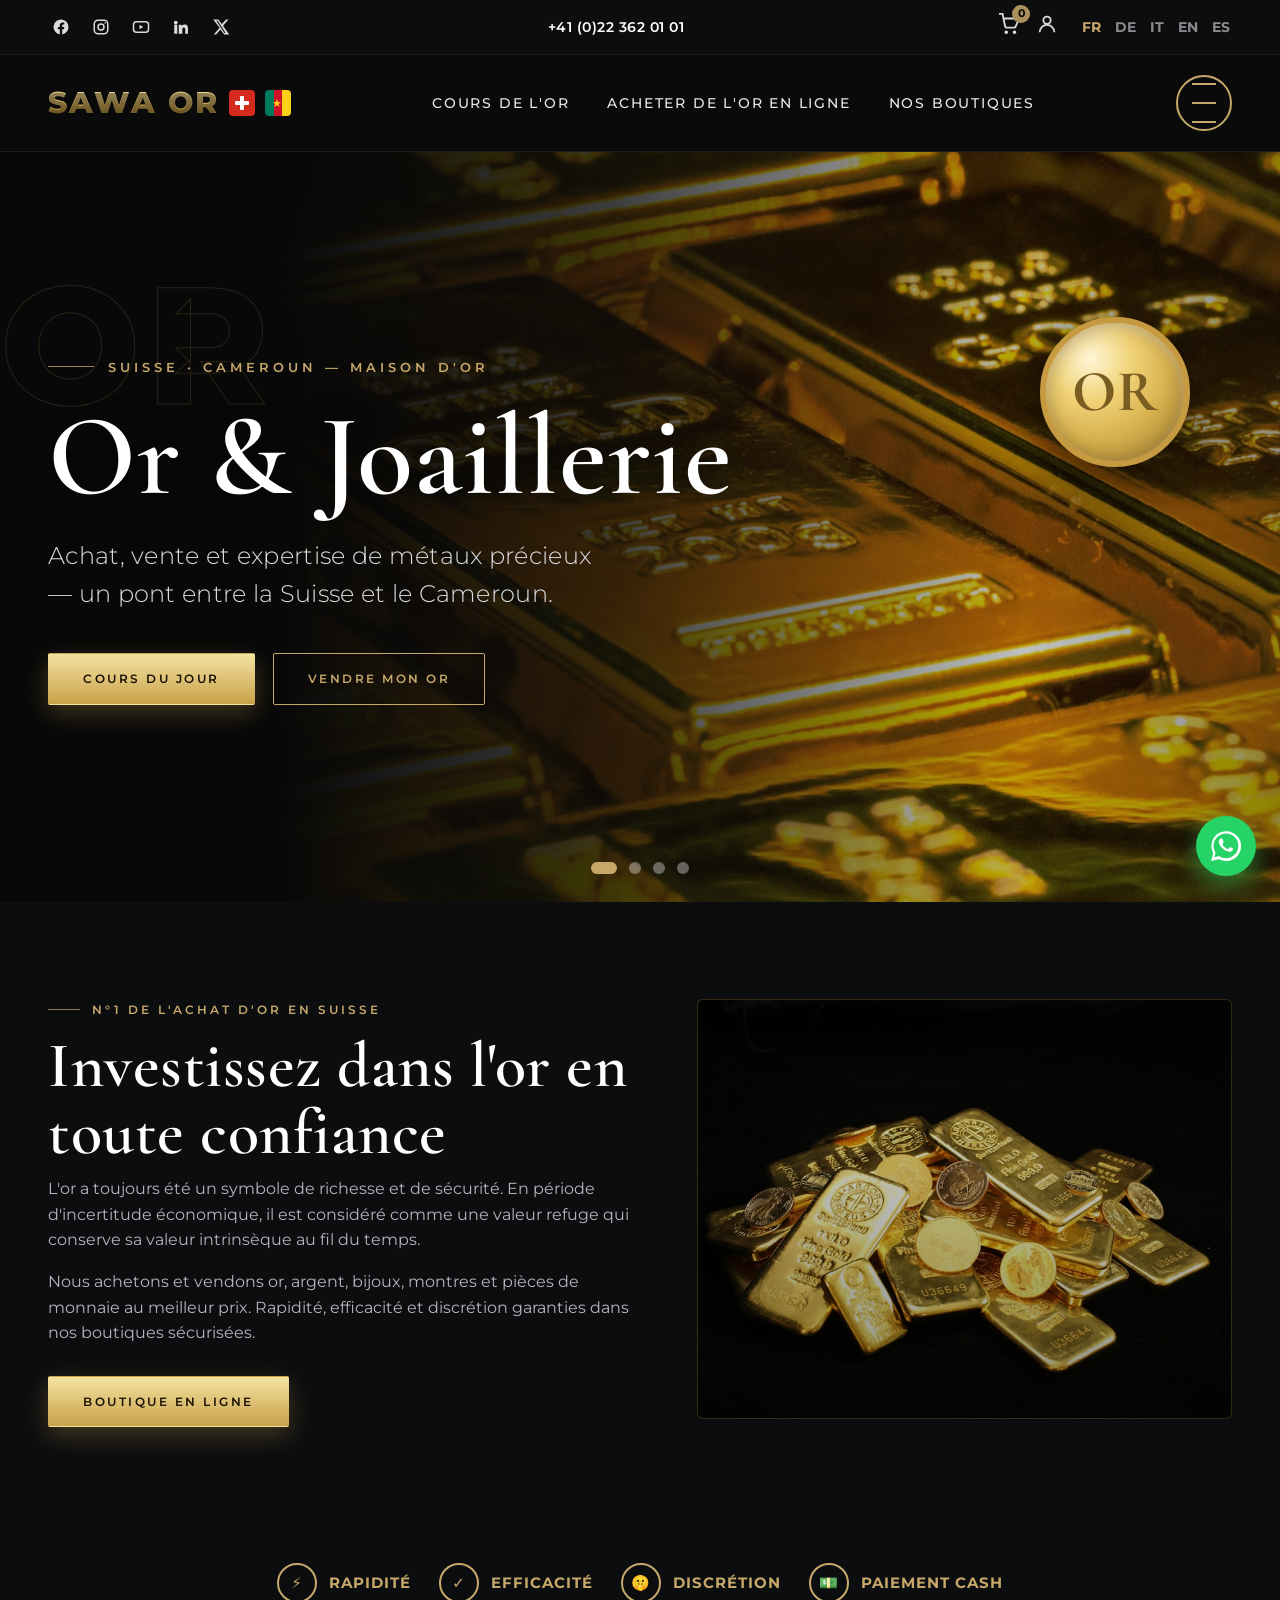
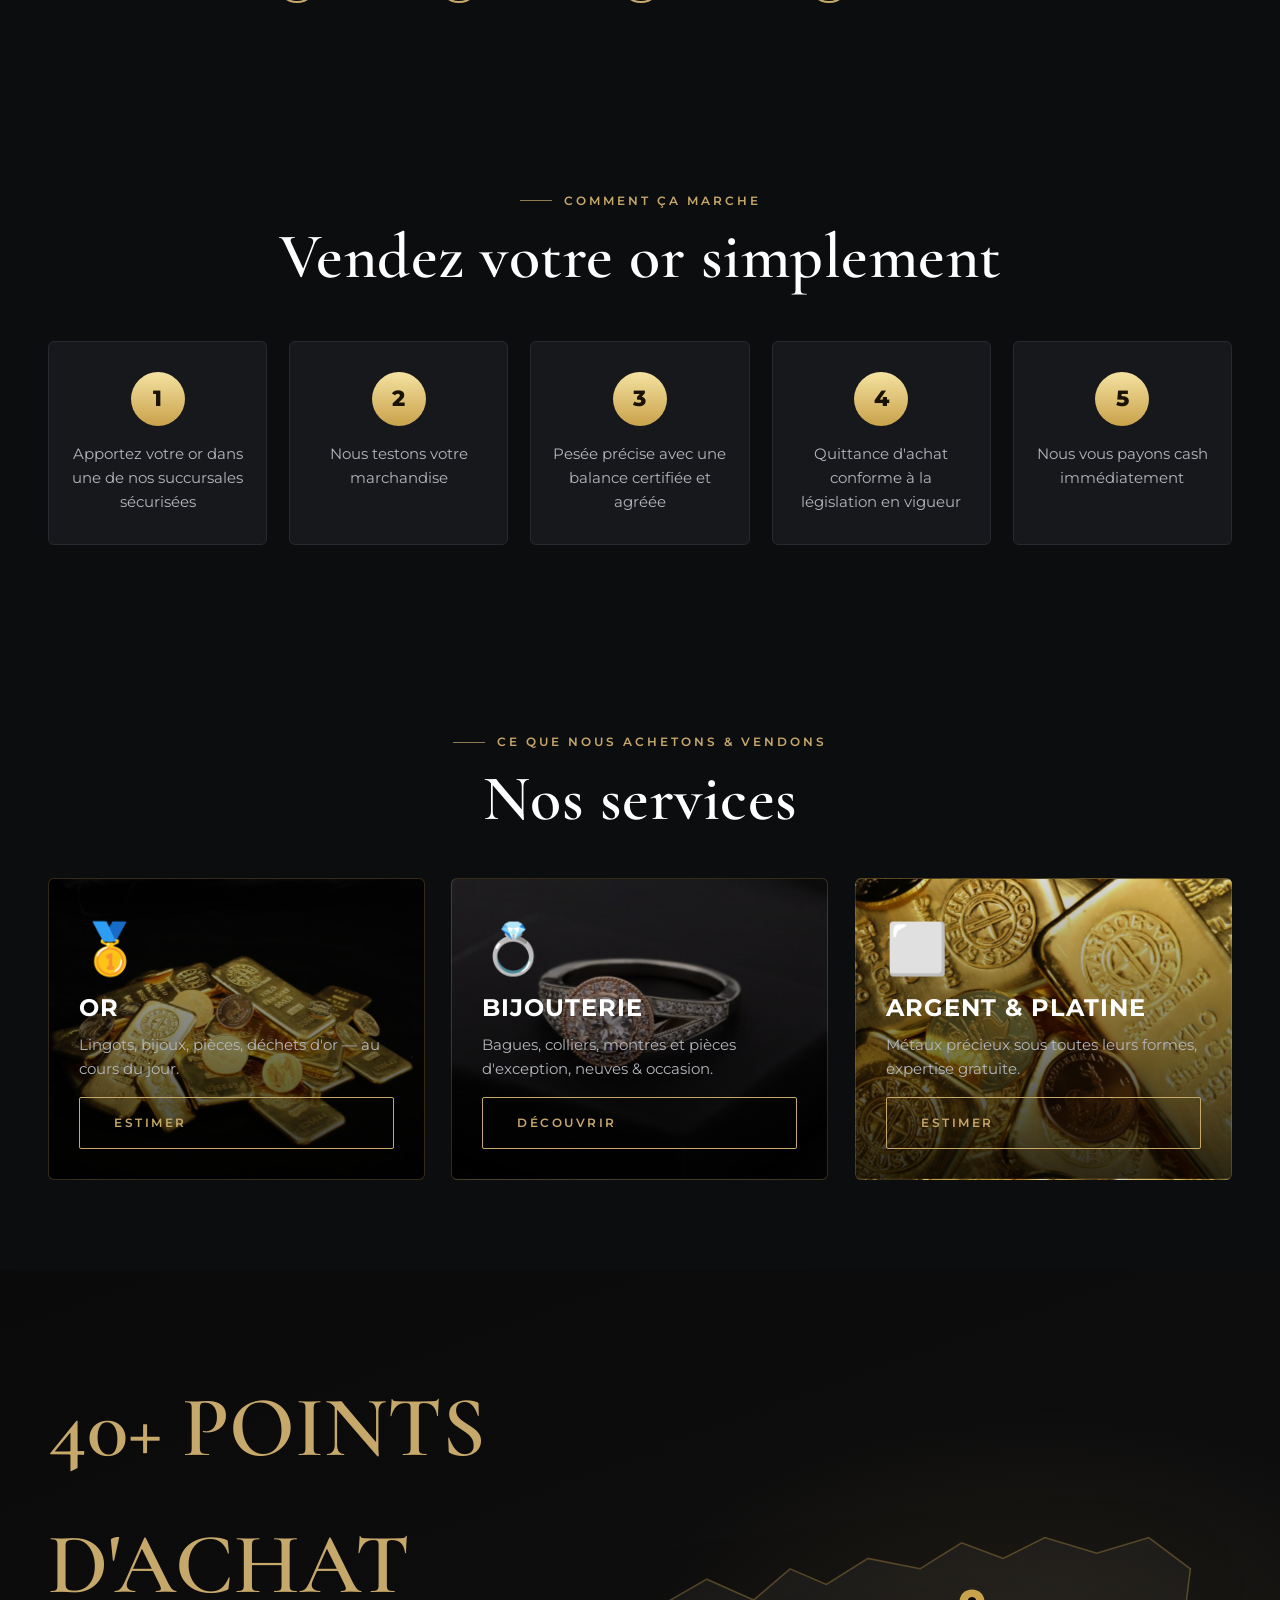
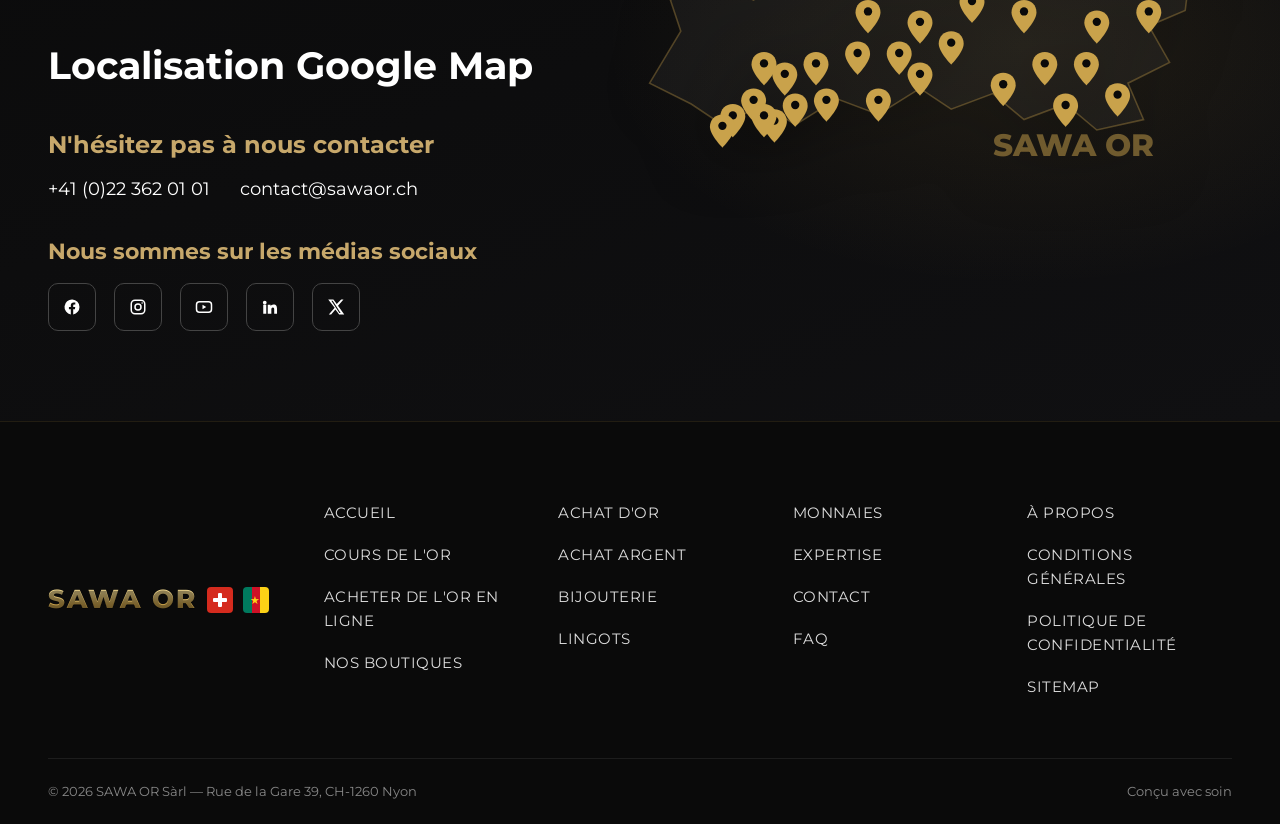
==== index.html @ 98e8ce07 "SAWA OR — site vitrine or & bijouterie (Suisse-Cameroun) Static multilingual site (FR/DE/IT/EN/ES), " ====
<!DOCTYPE html>
<html lang="fr">
<head>
<meta charset="UTF-8">
<meta name="viewport" content="width=device-width, initial-scale=1">
<title>SAWA OR — Achat & Vente d'Or · Bijouterie · Suisse</title>
<meta name="description" content="SAWA OR — N°1 de l'achat et vente d'or, argent et bijouterie en Suisse. Cours du jour, paiement cash, 44 boutiques.">
<link rel="preconnect" href="https://fonts.googleapis.com">
<link href="https://fonts.googleapis.com/css2?family=Cormorant+Garamond:ital,wght@0,500;0,600;0,700;1,500&family=Montserrat:wght@300;400;500;600;700&display=swap" rel="stylesheet">
<link rel="stylesheet" href="css/style.css">
</head>
<body>
<div id="header"></div>

<!-- HERO -->
<section class="hero">
  <span class="ghost">OR</span>
  <div class="coin3d" aria-hidden="true"><div class="face front">OR</div><div class="face back">★</div></div>
  <div class="container">
    <div class="kicker" data-i18n="hero.kicker">Maison suisse · Genève</div>
    <h1 data-i18n="hero.title">Or &amp; Joaillerie</h1>
    <div class="sub" data-i18n="hero.sub">Achat, vente et expertise de métaux précieux en Suisse.</div>
    <div class="cta-row">
      <a class="btn btn-gold" href="cours.html" data-i18n="hero.cta1">Cours du jour</a>
      <a class="btn btn-ghost" href="boutiques.html" data-i18n="hero.cta2">Vendre mon or</a>
    </div>
  </div>
  <div class="dots"><span class="active"></span><span></span><span></span><span></span></div>
</section>

<!-- INTRO -->
<section class="section section-dark">
  <div class="container split">
    <div class="copy">
      <div class="eyebrow" data-i18n="intro.eyebrow">N°1 de l'achat d'or en Suisse</div>
      <h2 class="section-title" data-i18n="intro.title">Investissez dans l'or en toute confiance</h2>
      <p data-i18n="intro.p1">L'or a toujours été un symbole de richesse et de sécurité…</p>
      <p data-i18n="intro.p2">Nous achetons et vendons or, argent, bijoux, montres et pièces…</p>
      <a class="btn btn-gold" href="acheter.html" style="margin-top:14px" data-i18n="shop.eyebrow">Boutique en ligne</a>
    </div>
    <div class="media"><div class="coin">🏆</div></div>
  </div>
</section>

<!-- USP -->
<section class="section section-dark" style="padding-top:0">
  <div class="container">
    <div class="usp">
      <div class="item"><span class="ic">⚡</span><span data-i18n="usp.fast">Rapidité</span></div>
      <div class="item"><span class="ic">✓</span><span data-i18n="usp.eff">Efficacité</span></div>
      <div class="item"><span class="ic">🤫</span><span data-i18n="usp.disc">Discrétion</span></div>
      <div class="item"><span class="ic">💵</span><span data-i18n="usp.cash">Paiement cash</span></div>
    </div>
  </div>
</section>

<!-- PROCESO -->
<section class="section section-dark" id="steps">
  <div class="container">
    <div class="center" style="max-width:760px">
      <div class="eyebrow" data-i18n="steps.eyebrow">Comment ça marche</div>
      <h2 class="section-title" data-i18n="steps.title">Vendez votre or simplement</h2>
    </div>
    <div class="steps">
      <div class="step"><div class="n">1</div><p data-i18n="step1">Apportez votre or dans une de nos succursales sécurisées</p></div>
      <div class="step"><div class="n">2</div><p data-i18n="step2">Nous testons votre marchandise</p></div>
      <div class="step"><div class="n">3</div><p data-i18n="step3">Pesée précise avec une balance certifiée</p></div>
      <div class="step"><div class="n">4</div><p data-i18n="step4">Quittance d'achat conforme à la législation</p></div>
      <div class="step"><div class="n">5</div><p data-i18n="step5">Nous vous payons cash immédiatement</p></div>
    </div>
  </div>
</section>

<!-- SERVICIOS / CATEGORÍAS -->
<section class="section section-dark" id="services">
  <div class="container">
    <div class="center" style="max-width:760px">
      <div class="eyebrow" data-i18n="cats.eyebrow">Ce que nous achetons &amp; vendons</div>
      <h2 class="section-title" data-i18n="cats.title">Nos services</h2>
    </div>
    <div class="cards-3">
      <div class="feature" style="background-image:linear-gradient(180deg,rgba(0,0,0,.15),rgba(0,0,0,.82)),url('img/photos/lingots.jpg')">
        <div class="ico">🥇</div>
        <h3 data-i18n="cat.gold.t">Or</h3>
        <p data-i18n="cat.gold.p">Lingots, bijoux, pièces, déchets d'or — au cours du jour.</p>
        <a class="btn btn-ghost" href="cours.html" data-i18n="cat.sell">Estimer</a>
      </div>
      <div class="feature" style="background-image:linear-gradient(180deg,rgba(0,0,0,.15),rgba(0,0,0,.82)),url('img/photos/bijou.jpg')">
        <div class="ico">💍</div>
        <h3 data-i18n="cat.bijou.t">Bijouterie</h3>
        <p data-i18n="cat.bijou.p">Bagues, colliers, montres et pièces d'exception, neuves &amp; occasion.</p>
        <a class="btn btn-ghost" href="acheter.html" data-i18n="cat.buy">Découvrir</a>
      </div>
      <div class="feature" style="background-image:linear-gradient(180deg,rgba(0,0,0,.15),rgba(0,0,0,.82)),url('img/photos/coins.jpg')">
        <div class="ico">⬜</div>
        <h3 data-i18n="cat.silver.t">Argent &amp; Platine</h3>
        <p data-i18n="cat.silver.p">Métaux précieux sous toutes leurs formes, expertise gratuite.</p>
        <a class="btn btn-ghost" href="boutiques.html" data-i18n="cat.sell">Estimer</a>
      </div>
    </div>
  </div>
</section>

<div id="footer"></div>

<script src="js/data.js"></script>
<script src="js/i18n.js"></script>
<script src="js/main.js"></script>
<script>
  document.getElementById('header').innerHTML=buildHeader('home');
  document.getElementById('footer').innerHTML=buildFooter();
  initCommon();
  // slider de puntos (decorativo)
  const dots=document.querySelectorAll('.hero .dots span');let di=0;
  setInterval(()=>{dots.forEach(d=>d.classList.remove('active'));di=(di+1)%dots.length;dots[di].classList.add('active');},3500);
</script>
</body>
</html>
---- css/style.css ----
/* ===========================================================
   CROIX D'OR — Maison suisse de l'or & de la bijouterie
   Estética: editorial luxe — ink + champagne, serif display
   =========================================================== */

:root{
  --gold-light:#E7CF92;
  --gold:#C7A86B;          /* champagne, más sofisticado */
  --gold-2:#D8BE84;
  --gold-dark:#9A7F45;
  --gold-grad:linear-gradient(180deg,#EBD9A6 0%,#D2B775 45%,#C7A86B 60%,#9A7F45 100%);
  --black:#000;
  --bg:#0c0d0f;            /* ink, ligero matiz frío */
  --bg-2:#121317;
  --card-dark:#16181c;
  --line:#262a30;
  --cream:#f6f3ec;         /* secciones claras editoriales */
  --ink:#16171a;
  --white:#ffffff;
  --grey:#b4b6bd;
  --grey-2:#7d7d85;
  --radius:6px;            /* esquinas afiladas = más luxe */
  --maxw:1240px;
  --header-h:96px;
  --font:'Montserrat','Segoe UI',system-ui,-apple-system,sans-serif;
  --serif:'Cormorant Garamond',Georgia,'Times New Roman',serif;
}

*{margin:0;padding:0;box-sizing:border-box}
html{scroll-behavior:smooth}
body{
  font-family:var(--font);
  background:var(--bg);
  color:var(--white);
  line-height:1.6;
  overflow-x:hidden;
}
img{max-width:100%;display:block}
a{color:inherit;text-decoration:none}
ul{list-style:none}

.container{max-width:var(--maxw);margin:0 auto;padding:0 28px}

/* ---------- Helpers de texto dorado ---------- */
.gold-text{
  background:linear-gradient(180deg,#F7E7A6 0%,#C9A24B 55%,#8A6D2F 100%);
  -webkit-background-clip:text;background-clip:text;
  -webkit-text-fill-color:transparent;color:var(--gold);
}
.gold-solid{color:var(--gold)}

/* ===========================================================
   TOP BAR (redes + tel + idiomas)
   =========================================================== */
.topbar{
  background:#0d0d0d;
  border-bottom:1px solid rgba(255,255,255,.06);
  font-size:14px;
}
.topbar .container{
  display:flex;align-items:center;justify-content:space-between;
  height:54px;gap:18px;
}
.topbar .socials{display:flex;gap:14px}
.topbar .socials a{
  width:26px;height:26px;display:grid;place-items:center;
  color:#fff;opacity:.85;transition:.2s;
}
.topbar .socials a:hover{color:var(--gold);opacity:1;transform:translateY(-1px)}
.topbar .tel{font-weight:600;letter-spacing:.5px;color:#fff}
.topbar .tel:hover{color:var(--gold)}
.topbar .right{display:flex;align-items:center;gap:22px}
.topbar .icons{display:flex;align-items:center;gap:16px;color:#fff}
.topbar .icons a{opacity:.85}.topbar .icons a:hover{opacity:1;color:var(--gold)}
.cart{position:relative}
.cart .badge{
  position:absolute;top:-8px;right:-10px;background:var(--gold);
  color:#000;font-size:11px;font-weight:700;border-radius:50%;
  width:18px;height:18px;display:grid;place-items:center;
}
.lang{display:flex;gap:10px;font-weight:700;letter-spacing:1px}
.lang button{
  background:none;border:none;color:#8a8a90;cursor:pointer;
  font:inherit;font-size:14px;font-weight:700;padding:2px;transition:.2s;
}
.lang button.active,.lang button:hover{color:var(--gold)}

/* ===========================================================
   HEADER / NAV
   =========================================================== */
.site-header{
  position:sticky;top:0;z-index:100;
  background:#0a0a0a;
  border-bottom:1px solid rgba(201,162,75,.12);
}
.site-header .container{
  display:flex;align-items:center;justify-content:space-between;
  height:var(--header-h);gap:24px;
}
.logo{display:flex;align-items:center;gap:10px;font-weight:800;letter-spacing:2px}
.logo .name{
  font-size:30px;
  background:linear-gradient(180deg,#F7E7A6 0%,#E9CE84 35%,#C9A24B 60%,#7d5f28 100%);
  -webkit-background-clip:text;background-clip:text;-webkit-text-fill-color:transparent;
  text-shadow:0 1px 0 rgba(0,0,0,.4);
}
.flag{width:26px;height:26px;background:#D52B1E;border-radius:4px;position:relative;flex:none}
.flag::before,.flag::after{content:"";position:absolute;background:#fff;border-radius:1px}
.flag::before{width:14px;height:4px;top:11px;left:6px}
.flag::after{width:4px;height:14px;top:6px;left:11px}
/* Bandera de Camerún (verde-rojo-amarillo + estrella) */
.flag-cm{width:26px;height:26px;border-radius:4px;position:relative;flex:none;
  background:linear-gradient(90deg,#007a5e 0 33.33%,#ce1126 33.33% 66.66%,#fcd116 66.66% 100%)}
.flag-cm::after{content:"★";position:absolute;top:50%;left:50%;transform:translate(-50%,-50%);
  color:#fcd116;font-size:11px;line-height:1}

.main-nav ul{display:flex;align-items:center;gap:38px}
.main-nav a{
  font-size:14px;font-weight:500;letter-spacing:1.8px;text-transform:uppercase;
  color:#e9e9ec;transition:.2s;position:relative;padding:6px 0;
}
.main-nav a:hover{color:var(--gold)}
.main-nav a.active{color:var(--gold)}
.main-nav a.active::after{
  content:"";position:absolute;left:0;bottom:-2px;width:100%;height:2px;
  background:var(--gold);
}
.burger{
  width:56px;height:56px;border-radius:50%;border:2px solid var(--gold);
  background:none;cursor:pointer;display:grid;place-items:center;gap:5px;flex:none;
}
.burger span{display:block;width:24px;height:2px;background:var(--gold);transition:.3s}
.burger:hover{background:rgba(201,162,75,.1)}

/* Mega/drawer menu */
.drawer{
  position:fixed;inset:0;background:#08080a;z-index:200;
  display:flex;flex-direction:column;padding:60px;
  transform:translateX(100%);transition:transform .4s ease;overflow-y:auto;
}
.drawer.open{transform:translateX(0)}
.drawer .close{align-self:flex-end;background:none;border:none;color:var(--gold);font-size:40px;cursor:pointer;line-height:1}
.drawer nav{margin-top:30px;columns:2;column-gap:60px}
.drawer nav a{
  display:block;padding:12px 0;font-size:18px;font-weight:600;text-transform:uppercase;
  letter-spacing:1px;color:#eee;border-bottom:1px solid rgba(255,255,255,.06);
}
.drawer nav a:hover{color:var(--gold);padding-left:10px;transition:.2s}

/* ===========================================================
   HERO
   =========================================================== */
.hero{
  position:relative;min-height:calc(100vh - var(--header-h) - 54px);
  display:flex;align-items:center;
  background:
    radial-gradient(1200px 600px at 70% 40%,rgba(201,162,75,.18),transparent 60%),
    linear-gradient(120deg,#0a0a0a 0%,#141008 60%,#0a0a0a 100%);
  overflow:hidden;
}
.hero::after{
  content:"";position:absolute;inset:0;
  background:url("../img/photos/hero.jpg") center right / cover no-repeat;
  pointer-events:none;
}
.hero::before{
  content:"";position:absolute;inset:0;z-index:1;pointer-events:none;
  background:linear-gradient(90deg,#080808 22%,rgba(8,8,8,.78) 48%,rgba(8,8,8,.25) 80%,rgba(8,8,8,.45) 100%);
}
.hero .container{position:relative;z-index:2;width:100%}
.hero .ghost{
  position:absolute;left:0;top:8%;font-size:clamp(60px,13vw,200px);font-weight:800;
  letter-spacing:6px;color:transparent;-webkit-text-stroke:1px rgba(201,162,75,.18);
  z-index:1;user-select:none;
}
.hero .kicker{
  display:inline-flex;align-items:center;gap:14px;color:var(--gold);font-weight:600;
  letter-spacing:4px;text-transform:uppercase;font-size:13px;margin-bottom:22px;
}
.hero .kicker::before{content:"";width:46px;height:1px;background:var(--gold);opacity:.8}
.hero h1{
  font-family:var(--serif);font-size:clamp(58px,9vw,132px);font-weight:600;line-height:1;
  letter-spacing:1px;text-shadow:0 6px 30px rgba(0,0,0,.55);
}
.hero h1 em{font-style:italic;color:var(--gold)}
.hero .sub{
  font-size:clamp(17px,2vw,24px);font-weight:300;margin-top:22px;color:#dcdce0;
  letter-spacing:.3px;max-width:560px;
}
.hero .cta-row{display:flex;gap:18px;margin-top:40px;flex-wrap:wrap}
.dots{position:absolute;bottom:28px;left:50%;transform:translateX(-50%);display:flex;gap:12px;z-index:3}
.dots span{width:12px;height:12px;border-radius:50%;background:rgba(255,255,255,.35);cursor:pointer;transition:.2s}
.dots span.active{background:var(--gold);width:26px;border-radius:6px}

/* Botones */
.btn{
  display:inline-flex;align-items:center;gap:10px;cursor:pointer;
  padding:15px 34px;border-radius:2px;font-weight:600;letter-spacing:2.5px;
  text-transform:uppercase;font-size:12px;transition:.25s;border:1px solid transparent;
}
.btn-gold{background:linear-gradient(180deg,#F4E2A1,#C9A24B);color:#1a1304;box-shadow:0 8px 24px rgba(201,162,75,.3)}
.btn-gold:hover{transform:translateY(-2px);box-shadow:0 12px 30px rgba(201,162,75,.45)}
.btn-ghost{border-color:var(--gold);color:var(--gold)}
.btn-ghost:hover{background:var(--gold);color:#1a1304}

/* ===========================================================
   SECCIONES GENÉRICAS
   =========================================================== */
section{position:relative}
.section{padding:90px 0}
.section-dark{background:var(--bg)}
.section-light{background:var(--cream);color:var(--ink)}
.section-light p,.section-light .lead{color:#55514a}
.section-pattern{
  background:var(--cream) url("../img/dots.svg");
  color:var(--ink);
}
/* Fade-in de carga: una animación que SIEMPRE termina en visible (forwards/both) */
@keyframes fadeUp{from{opacity:0;transform:translateY(18px)}to{opacity:1;transform:none}}
.eyebrow{display:inline-flex;align-items:center;gap:12px;color:var(--gold);font-weight:600;letter-spacing:3px;text-transform:uppercase;font-size:12px}
.eyebrow::before{content:"";width:32px;height:1px;background:var(--gold);opacity:.7}
.section-title{
  font-family:var(--serif);font-size:clamp(38px,5vw,70px);font-weight:600;
  letter-spacing:.5px;line-height:1.04;margin:14px 0 10px;
}
.section-light .section-title,.section-pattern .section-title{color:#111}
.lead{max-width:760px;color:var(--grey);font-size:17px}
.section-light .lead{color:#444}
.center{text-align:center;margin-left:auto;margin-right:auto}

/* Intro / valeur refuge */
.split{display:grid;grid-template-columns:1.1fr 1fr;gap:60px;align-items:center}
.split .copy p{margin-bottom:16px;color:var(--grey)}
.split .media{
  border-radius:var(--radius);overflow:hidden;min-height:420px;
  background:linear-gradient(180deg,rgba(0,0,0,.12),rgba(0,0,0,.45)),url("../img/photos/lingots.jpg") center/cover;
  border:1px solid rgba(201,162,75,.25);position:relative;display:grid;place-items:center;
}
.split .media .coin{display:none}

/* Badges rápidos */
.usp{display:flex;gap:28px;flex-wrap:wrap;justify-content:center;margin-top:46px}
.usp .item{
  display:flex;align-items:center;gap:12px;font-weight:700;letter-spacing:1px;
  text-transform:uppercase;color:var(--gold);font-size:15px;
}
.usp .item .ic{width:40px;height:40px;border:2px solid var(--gold);border-radius:50%;display:grid;place-items:center}

/* Pasos del proceso */
.steps{display:grid;grid-template-columns:repeat(5,1fr);gap:22px;margin-top:50px}
.step{
  background:var(--card-dark);border:1px solid var(--line);border-radius:var(--radius);
  padding:30px 22px;text-align:center;transition:.25s;
}
.step:hover{border-color:var(--gold);transform:translateY(-5px)}
.step .n{
  width:54px;height:54px;margin:0 auto 16px;border-radius:50%;
  background:linear-gradient(180deg,#F4E2A1,#C9A24B);color:#1a1304;
  display:grid;place-items:center;font-weight:800;font-size:22px;
}
.step p{font-size:15px;color:var(--grey)}

/* Categorías destacadas (or, bijoux, argent...) */
.cards-3{display:grid;grid-template-columns:repeat(3,1fr);gap:26px;margin-top:46px}
.feature{
  position:relative;border-radius:var(--radius);overflow:hidden;min-height:300px;
  display:flex;flex-direction:column;justify-content:flex-end;padding:30px;
  color:#fff;border:1px solid rgba(201,162,75,.25);
  background:linear-gradient(180deg,rgba(0,0,0,.1),rgba(0,0,0,.85)),
             linear-gradient(135deg,#1d1606,#0b0b0b);
  background-size:cover;background-position:center;
  transition:.3s;
}
.feature:hover{transform:translateY(-6px);box-shadow:0 18px 40px rgba(0,0,0,.5)}
.feature .ico{font-size:50px;margin-bottom:auto}
.feature h3{font-size:24px;text-transform:uppercase;letter-spacing:1px;margin-bottom:6px}
.feature p{color:var(--grey);font-size:15px;margin-bottom:16px}

/* ===========================================================
   COURS DE L'OR
   =========================================================== */
.page-hero{
  min-height:60vh;display:grid;place-items:center;text-align:center;position:relative;
  background:
    linear-gradient(180deg,rgba(8,8,8,.72),rgba(8,8,8,.55) 50%,rgba(8,8,8,.92)),
    url("../img/photos/hero.jpg") center/cover;
}
.page-hero h1{font-family:var(--serif);font-size:clamp(54px,9vw,124px);font-weight:600;letter-spacing:1px}

.cours-panel{text-align:center;padding:80px 0 40px;background:var(--bg)}
.cours-panel .date{color:var(--gold);font-weight:700;letter-spacing:2px}
.cours-panel h2{font-size:clamp(30px,5vw,52px);font-weight:800;text-transform:uppercase;margin:6px 0;color:var(--gold)}
.live-badge{display:inline-flex;align-items:center;gap:9px;margin-top:12px;padding:7px 16px;border:1px solid var(--line);
  border-radius:30px;font-size:13px;font-weight:600;letter-spacing:.5px;color:var(--grey);background:rgba(255,255,255,.03)}
.live-badge .dot{width:9px;height:9px;border-radius:50%;background:#8a8a90}
.live-badge.on{color:var(--gold);border-color:rgba(201,162,75,.4)}
.live-badge.on .dot{background:#2ec27a;box-shadow:0 0 0 0 rgba(46,194,122,.7);animation:livePulse 1.6s infinite}
.live-badge.off{color:#c77;border-color:rgba(200,120,120,.3)}
.live-badge.off .dot{background:#c77;animation:none}
@keyframes livePulse{0%{box-shadow:0 0 0 0 rgba(46,194,122,.6)}70%{box-shadow:0 0 0 8px rgba(46,194,122,0)}100%{box-shadow:0 0 0 0 rgba(46,194,122,0)}}
.cours-panel .cash{font-size:clamp(28px,5vw,48px);font-weight:800;text-transform:uppercase;margin:20px 0;color:#fff}
.period{display:inline-flex;align-items:center;gap:14px;margin-top:8px;font-weight:700}
.period select{
  background:#000;color:#fff;border:1px solid var(--line);border-radius:8px;
  padding:10px 16px;font:inherit;font-weight:700;cursor:pointer;
}
.charts-grid{display:grid;grid-template-columns:repeat(2,1fr);gap:30px;margin-top:30px}
.chart-card{
  background:linear-gradient(180deg,#1c1c20,#141417);border:1px solid var(--line);
  border-radius:var(--radius);padding:30px;
}
.chart-card h3{font-size:clamp(18px,2.4vw,26px);font-weight:800;text-transform:uppercase;margin-bottom:18px}
.chart-card svg{width:100%;height:200px;display:block}

/* Bloque "suivez le cours sur votre réseau" */
.follow{text-align:center;padding:70px 0 20px;background:var(--bg)}
.follow h2{font-size:clamp(22px,3.2vw,34px);font-weight:800;text-transform:uppercase;letter-spacing:1px}
.brand-socs{display:flex;gap:18px;justify-content:center;margin-top:26px}
.brand-soc{width:50px;height:50px;border-radius:50%;display:grid;place-items:center;transition:.2s;box-shadow:0 6px 18px rgba(0,0,0,.4)}
.brand-soc:hover{transform:translateY(-4px) scale(1.05)}

/* Titular meilleur prix */
.best-price{text-align:center;padding:50px 0;background:var(--bg)}
.best-price h2{font-family:var(--serif);font-size:clamp(36px,5.5vw,68px);font-weight:600;line-height:1.06;
  background:linear-gradient(180deg,#EBD9A6,#C7A86B 60%,#9A7F45);-webkit-background-clip:text;background-clip:text;-webkit-text-fill-color:transparent}
.best-price .tagline{margin-top:18px;font-size:clamp(18px,2.6vw,30px);font-weight:300;letter-spacing:2px;text-transform:uppercase;color:#eaeaea}

/* Steps con icono dorado */
.step-ico .ic-circle{
  width:96px;height:96px;margin:0 auto 22px;border-radius:50%;
  background:linear-gradient(180deg,#E9CE84,#C9A24B);display:grid;place-items:center;
  box-shadow:0 10px 26px rgba(201,162,75,.3);
}
.step-ico .ic-circle svg{width:48px;height:48px}
.step-ico{background:transparent;border:none}
.step-ico:hover{transform:translateY(-5px)}
.steps.icons-row .step-ico{background:#141417;border:1px solid var(--line);border-radius:var(--radius);padding:0 22px 28px}
.steps.icons-row .ic-circle{margin-top:-48px}

/* Comprendre le cours */
.understand{padding:80px 0;background:var(--bg)}
.understand .center{margin-bottom:40px}
.understand .cols{column-count:2;column-gap:50px}
.understand .cols p{margin-bottom:16px;color:var(--grey);break-inside:avoid}
.understand .cols h3{color:var(--gold);font-size:18px;margin:6px 0 10px;font-weight:700}
@media(max-width:820px){.understand .cols{column-count:1}}

/* ===========================================================
   PRODUITS (boutique en ligne)
   =========================================================== */
.shop-cats{display:grid;grid-template-columns:repeat(2,1fr);gap:26px;margin-bottom:60px}
.shop-cat{
  border-radius:var(--radius);min-height:240px;padding:34px;display:flex;flex-direction:column;
  justify-content:flex-end;border:1px solid rgba(201,162,75,.3);
  background:linear-gradient(180deg,rgba(0,0,0,.2),rgba(0,0,0,.8)),linear-gradient(135deg,#1d1606,#0b0b0b);
  background-size:cover;background-position:center;transition:.25s;
}
.shop-cat:hover{transform:translateY(-5px);border-color:var(--gold)}
.shop-cat h3{font-size:28px;text-transform:uppercase}
.products{display:grid;grid-template-columns:repeat(4,1fr);gap:24px}
.product{
  background:#fff;color:#15151a;border-radius:16px;overflow:hidden;
  border:1px solid #eee;transition:.25s;display:flex;flex-direction:column;
}
.product:hover{transform:translateY(-6px);box-shadow:0 16px 40px rgba(0,0,0,.18)}
.product .ph{
  height:170px;display:grid;place-items:center;font-size:64px;
  background:radial-gradient(circle at 50% 35%,#fff7e0,#f2e6c4);
  background-size:cover;background-position:center;
}
.product .body{padding:18px 18px 22px;display:flex;flex-direction:column;flex:1}
.product h4{font-size:16px;font-weight:700;margin-bottom:6px;min-height:42px}
.product .spec{font-size:13px;color:#777;margin-bottom:12px}
.product .price{font-size:20px;font-weight:800;color:#15151a;margin-top:auto}
.product .more{margin-top:14px;align-self:flex-start;font-weight:700;color:var(--gold-dark);
  border:1.5px solid var(--gold);border-radius:30px;padding:8px 18px;font-size:13px;
  text-transform:uppercase;letter-spacing:.5px;transition:.2s;cursor:pointer}
.product .more:hover{background:var(--gold);color:#1a1304}

/* Info bloques tienda */
.info-blocks{display:grid;grid-template-columns:repeat(2,1fr);gap:30px;margin-top:50px}
.info-block{background:var(--card-dark);border:1px solid var(--line);border-radius:var(--radius);padding:30px}
.info-block h3{color:var(--gold);text-transform:uppercase;margin-bottom:10px;font-size:18px;letter-spacing:1px}
.info-block p{color:var(--grey);font-size:15px}

/* ===========================================================
   BOUTIQUES
   =========================================================== */
.boutiques-grid{display:grid;grid-template-columns:repeat(4,1fr);gap:26px}
.boutique{
  background:#fff;color:#15151a;border-radius:18px;padding:28px 24px;text-align:center;
  border:1px solid #ececec;box-shadow:0 10px 30px rgba(0,0,0,.06);
  display:flex;flex-direction:column;transition:.25s;
}
.boutique:hover{transform:translateY(-5px);box-shadow:0 18px 44px rgba(0,0,0,.12)}
.boutique h3{font-size:18px;font-weight:800;text-transform:uppercase;color:#111;margin-bottom:18px;min-height:48px;display:flex;align-items:center;justify-content:center}
.boutique .addr{color:#444;font-size:15px;margin-bottom:6px}
.boutique .tel{color:var(--gold-dark);font-weight:700;text-decoration:underline;margin-bottom:18px}
.boutique .tel:hover{color:var(--gold)}
.boutique .soon{color:#a07b1f;font-weight:700;font-style:italic}
.boutique hr{border:none;border-top:1px solid #e6e6e6;margin:auto 0 18px}
.boutique .loc{
  border:1.5px solid #d9d9d9;border-radius:40px;padding:12px;color:var(--gold-dark);
  font-weight:600;letter-spacing:.5px;transition:.2s;
}
.boutique .loc:hover{border-color:var(--gold);background:var(--gold);color:#1a1304}

/* Mapa CH */
.map-section{
  background:
    radial-gradient(700px 400px at 80% 50%,rgba(201,162,75,.1),transparent 60%),
    linear-gradient(160deg,#0a0a0a,#101012);
  padding:90px 0;
}
.map-grid{display:grid;grid-template-columns:1fr 1.2fr;gap:40px;align-items:center}
.map-grid h2{font-family:var(--serif);font-size:clamp(46px,7vw,86px);font-weight:600}
.map-grid h2 .num{color:var(--gold)}
.map-grid .sub{font-size:clamp(24px,3vw,40px);font-weight:700;margin-bottom:30px}
.map-grid .contact-h{color:var(--gold);font-weight:700;font-size:24px;margin-bottom:10px}
.map-grid .contact-row{display:flex;gap:30px;flex-wrap:wrap;color:#fff;margin-bottom:30px;font-size:18px}
.map-grid .socials-h{color:var(--gold);font-weight:700;font-size:22px;margin-bottom:14px}
.map-grid .socials{display:flex;gap:18px}
.map-grid .socials a{width:48px;height:48px;border:1.5px solid #444;border-radius:10px;display:grid;place-items:center;color:#fff;transition:.2s}
.map-grid .socials a:hover{border-color:var(--gold);color:var(--gold)}
.ch-map svg{width:100%;height:auto;filter:drop-shadow(0 10px 30px rgba(0,0,0,.5))}

/* Mapa Leaflet interactivo */
.live-map{height:520px;width:100%}
.leaflet-container{background:#0a0a0a !important;font-family:var(--font)}
.gold-cluster{
  background:radial-gradient(circle at 50% 50%,#E9CE84,#C9A24B);
  border-radius:50%;color:#1a1304;font-weight:800;display:grid;place-items:center;
  box-shadow:0 0 0 8px rgba(201,162,75,.25),0 0 0 16px rgba(201,162,75,.12);
}
.gold-pin{filter:drop-shadow(0 4px 6px rgba(0,0,0,.5))}
.leaflet-popup-content-wrapper{background:#15151a;color:#fff;border-radius:10px}
.leaflet-popup-tip{background:#15151a}
.leaflet-popup-content{margin:14px 16px;font-size:14px}
.leaflet-popup-content b{color:var(--gold)}
.leaflet-popup-content a{color:var(--gold)}

/* ===========================================================
   FOOTER
   =========================================================== */
.site-footer{background:#0a0a0a;padding:70px 0 0;border-top:1px solid rgba(201,162,75,.12)}
.footer-grid{display:grid;grid-template-columns:1.2fr repeat(4,1fr);gap:30px;padding-bottom:50px}
.footer-grid .brand .name{font-size:26px}
.footer-col h4{display:none}
.footer-col a{display:block;padding:9px 0;color:#dcdcdc;font-size:15px;letter-spacing:.5px;text-transform:uppercase}
.footer-col a:hover{color:var(--gold);padding-left:6px;transition:.2s}
.copyright{border-top:1px solid rgba(255,255,255,.08);padding:22px 0;display:flex;justify-content:space-between;flex-wrap:wrap;gap:10px;color:#888;font-size:13px}

/* Back to top */
.to-top{
  position:fixed;left:24px;bottom:24px;width:54px;height:54px;border:none;cursor:pointer;
  background:linear-gradient(180deg,#F4E2A1,#C9A24B);border-radius:10px;color:#1a1304;
  font-size:22px;display:grid;place-items:center;z-index:90;opacity:0;pointer-events:none;
  transition:.3s;box-shadow:0 8px 24px rgba(0,0,0,.4);
}
.to-top.show{opacity:1;pointer-events:auto}

/* WhatsApp flotante */
.wa{
  position:fixed;right:24px;bottom:24px;width:60px;height:60px;border-radius:50%;
  background:#25D366;display:grid;place-items:center;z-index:90;color:#fff;
  box-shadow:0 8px 24px rgba(37,211,102,.45);transition:.2s;
}
.wa:hover{transform:scale(1.08)}

/* ===========================================================
   COBERTURA NACIONAL (chips de ciudades, sin direcciones)
   =========================================================== */
.cov-label{margin-top:48px;color:#9a7f45;font-weight:700;letter-spacing:2px;text-transform:uppercase;font-size:13px}
.cities{display:flex;flex-wrap:wrap;gap:12px;justify-content:center;max-width:1040px;margin:22px auto 0}
.city-chip{display:inline-block;padding:10px 20px;border:1px solid rgba(154,127,69,.35);border-radius:40px;
  background:rgba(255,255,255,.55);color:#3a342a;font-weight:600;font-size:14px;letter-spacing:.3px;transition:.2s}
.city-chip:hover{background:linear-gradient(180deg,#EBD9A6,#C7A86B);color:#1a1304;border-color:transparent;transform:translateY(-2px)}

/* ===========================================================
   3D / VIVO — moneda giratoria + tilt de tarjetas
   =========================================================== */
.coin3d{position:absolute;right:7%;top:22%;width:150px;height:150px;z-index:2;
  transform-style:preserve-3d;animation:swing3d 5s ease-in-out infinite, floatY 4.5s ease-in-out infinite;
  filter:drop-shadow(0 26px 36px rgba(0,0,0,.6))}
.coin3d .face{position:absolute;inset:0;border-radius:50%;backface-visibility:hidden;display:grid;place-items:center;
  background:
    radial-gradient(circle at 32% 26%,#FFF6D5 0%,#F0D277 30%,#D8B24E 58%,#9A772F 100%);
  border:6px solid #c69a40;
  box-shadow:inset 0 0 18px rgba(122,93,34,.65), inset 0 4px 8px rgba(255,255,255,.5);
  font-family:var(--serif);font-size:58px;color:#7a5d22;font-weight:700;letter-spacing:1px}
.coin3d .back{transform:rotateY(180deg)}
@keyframes swing3d{0%{transform:rotateY(-26deg) rotateX(7deg)}50%{transform:rotateY(26deg) rotateX(-7deg)}100%{transform:rotateY(-26deg) rotateX(7deg)}}
@keyframes floatY{0%,100%{margin-top:0}50%{margin-top:-20px}}

.tilt{transition:transform .25s ease, box-shadow .25s ease;transform-style:preserve-3d;will-change:transform}

/* ===========================================================
   RESPONSIVE
   =========================================================== */
@media(max-width:1080px){
  .main-nav{display:none}
  .steps{grid-template-columns:repeat(2,1fr)}
  .products{grid-template-columns:repeat(3,1fr)}
  .boutiques-grid{grid-template-columns:repeat(3,1fr)}
  .footer-grid{grid-template-columns:1fr 1fr 1fr}
}
@media(max-width:820px){
  :root{--header-h:76px}
  .topbar .socials{display:none}
  .split{grid-template-columns:1fr;gap:30px}
  .cards-3{grid-template-columns:1fr}
  .charts-grid{grid-template-columns:1fr}
  .shop-cats{grid-template-columns:1fr}
  .products{grid-template-columns:repeat(2,1fr)}
  .boutiques-grid{grid-template-columns:repeat(2,1fr)}
  .map-grid{grid-template-columns:1fr}
  .info-blocks{grid-template-columns:1fr}
  .footer-grid{grid-template-columns:1fr 1fr}
  .drawer nav{columns:1}
  .drawer{padding:30px}
}
@media(max-width:820px){
  .hero::after{background-position:center center;background-size:cover}
  .hero::before{background:linear-gradient(180deg,rgba(8,8,8,.55) 0%,rgba(8,8,8,.4) 35%,rgba(8,8,8,.8) 100%)}
  .hero{align-items:flex-start;padding-top:40px}
  .coin3d{display:none}
  .lang{gap:7px}
  .lang button{font-size:13px}
}
@media(max-width:520px){
  .logo .name{font-size:24px}
  .products{grid-template-columns:1fr 1fr}
  .boutiques-grid{grid-template-columns:1fr}
  .footer-grid{grid-template-columns:1fr}
  .steps{grid-template-columns:1fr}
  .hero h1{font-size:54px}
}
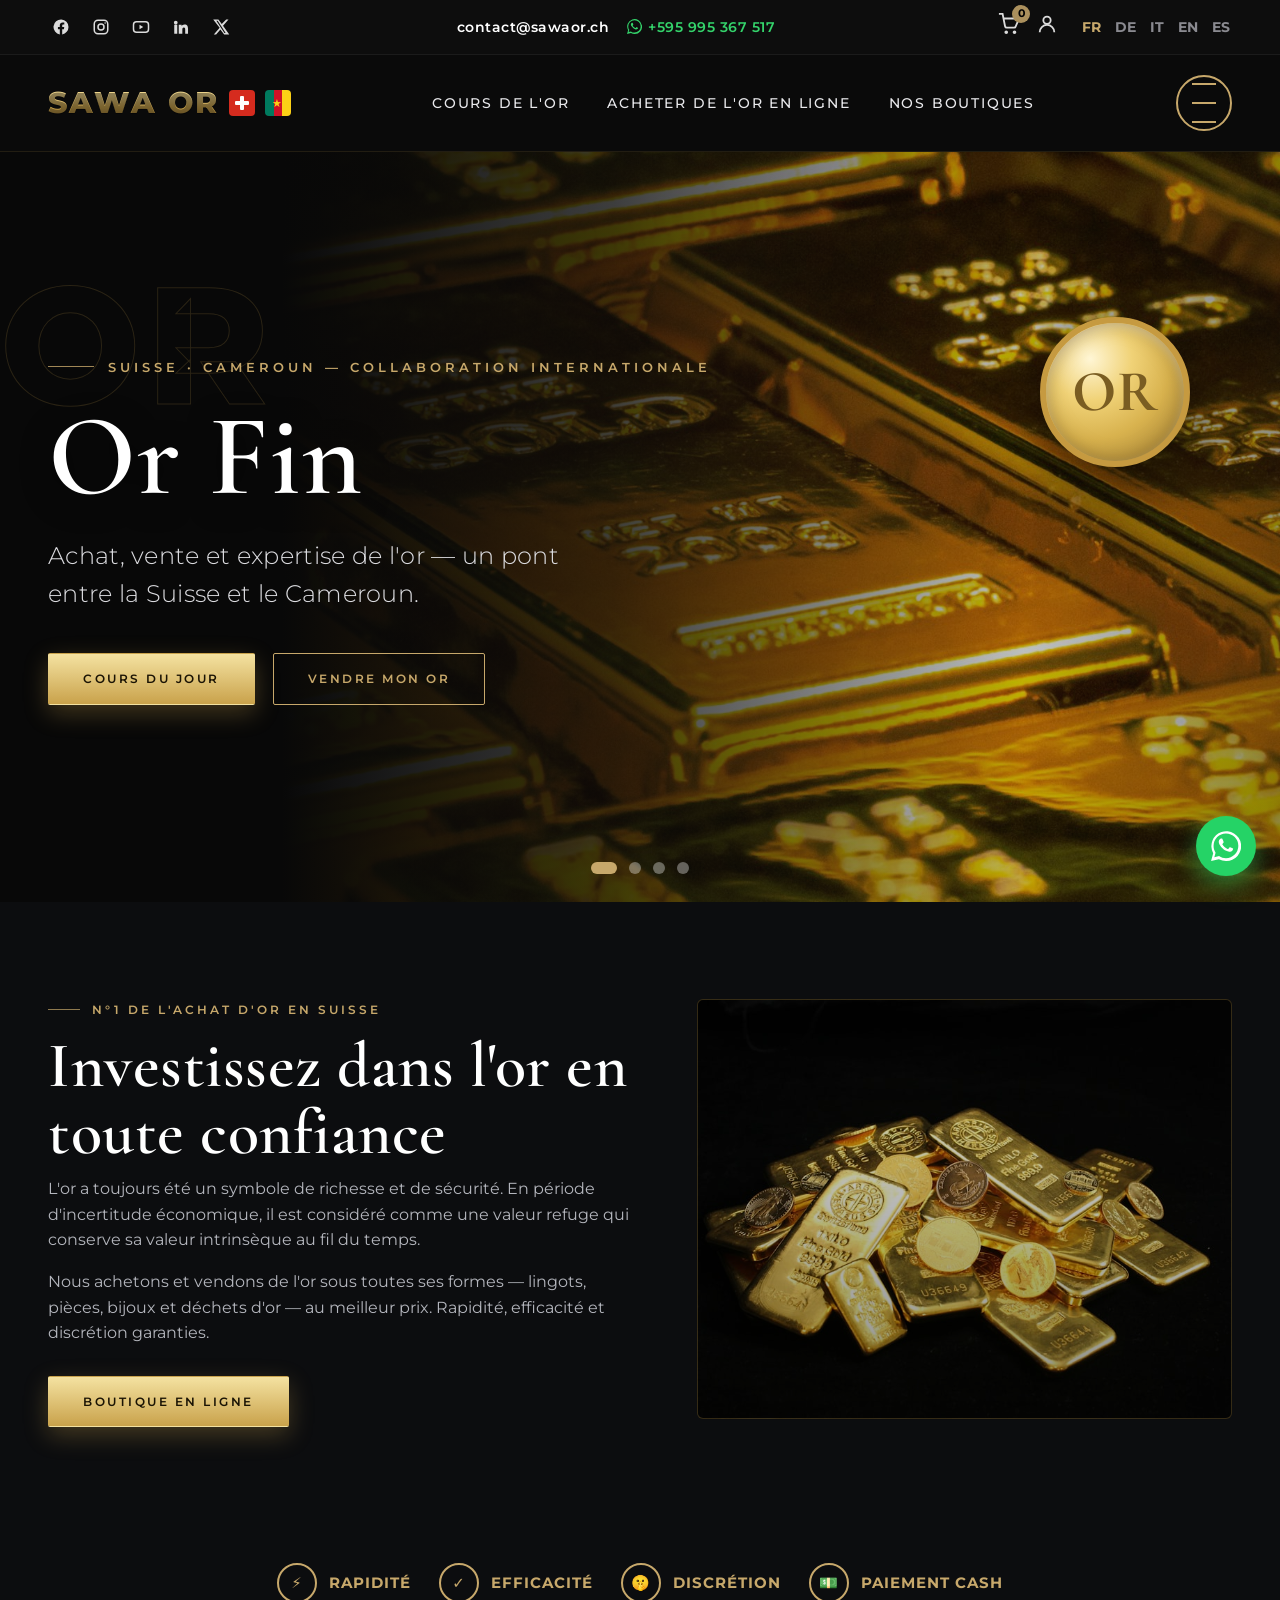
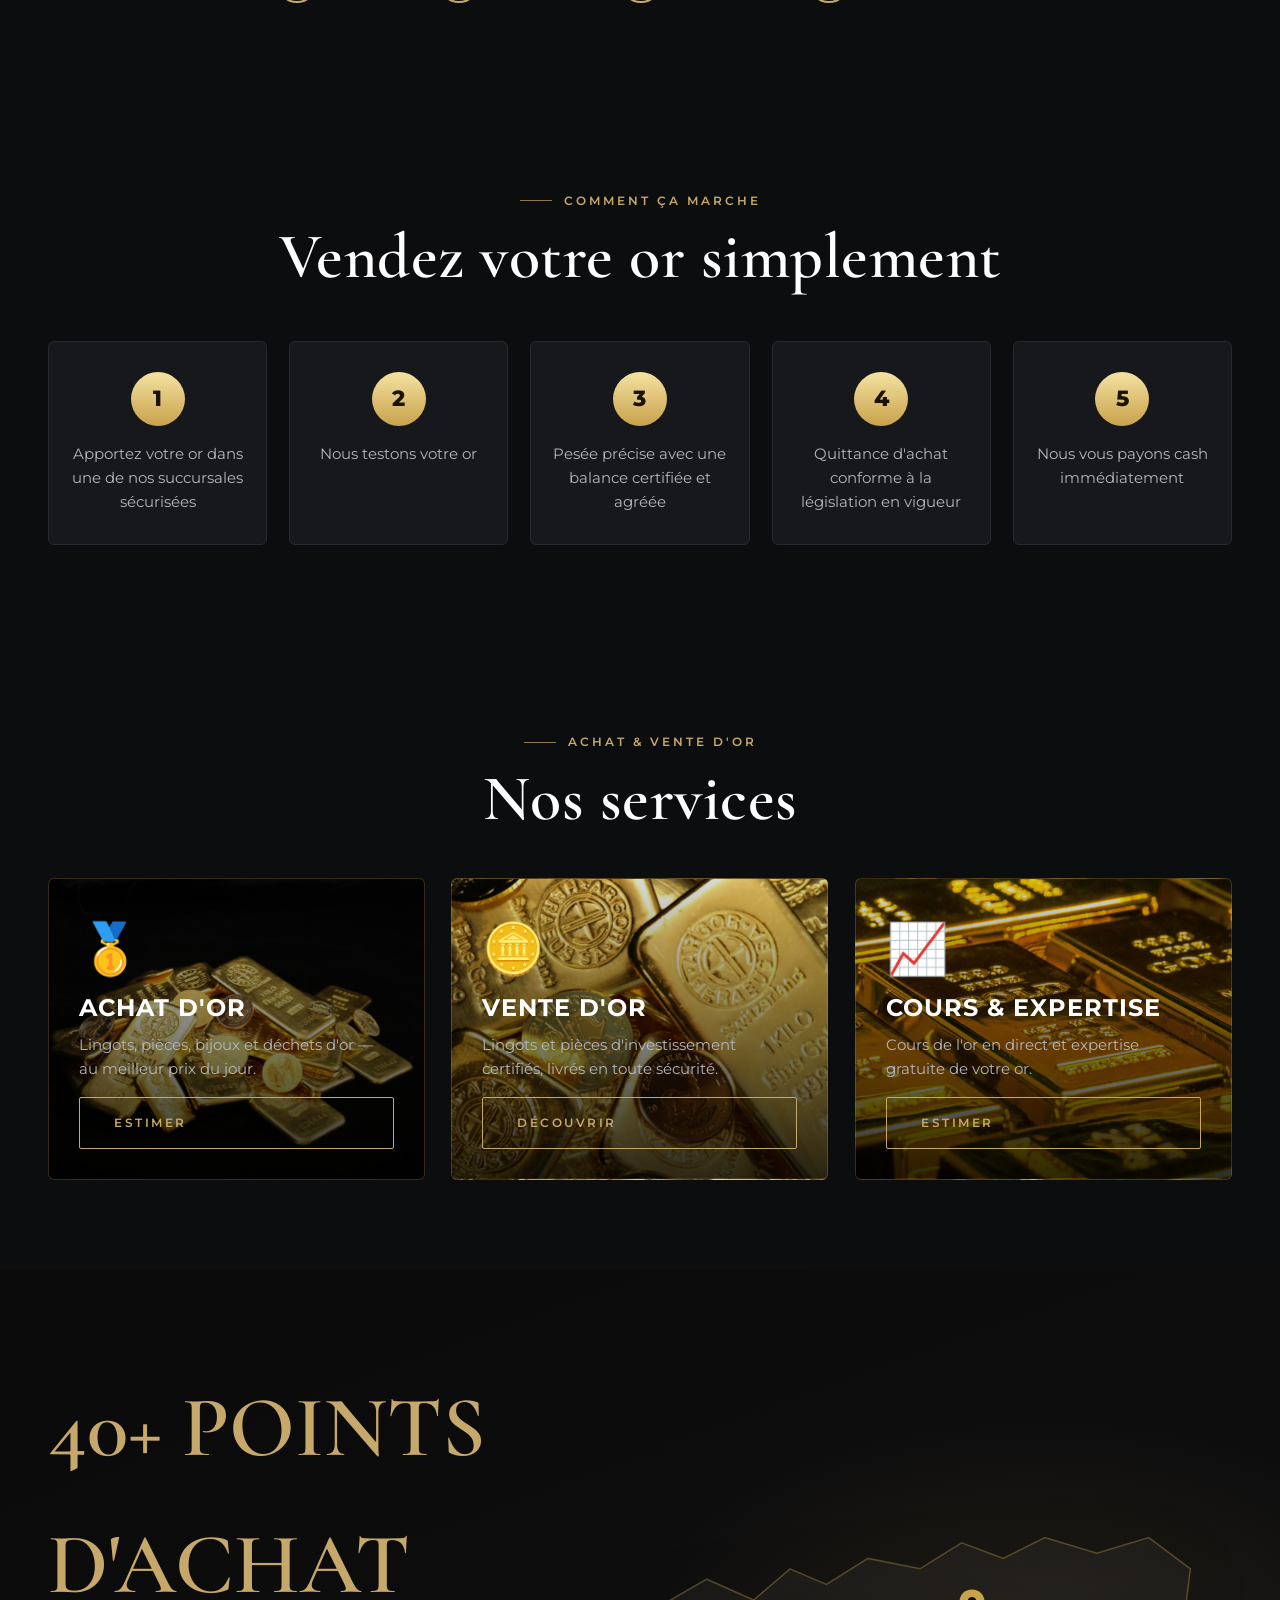
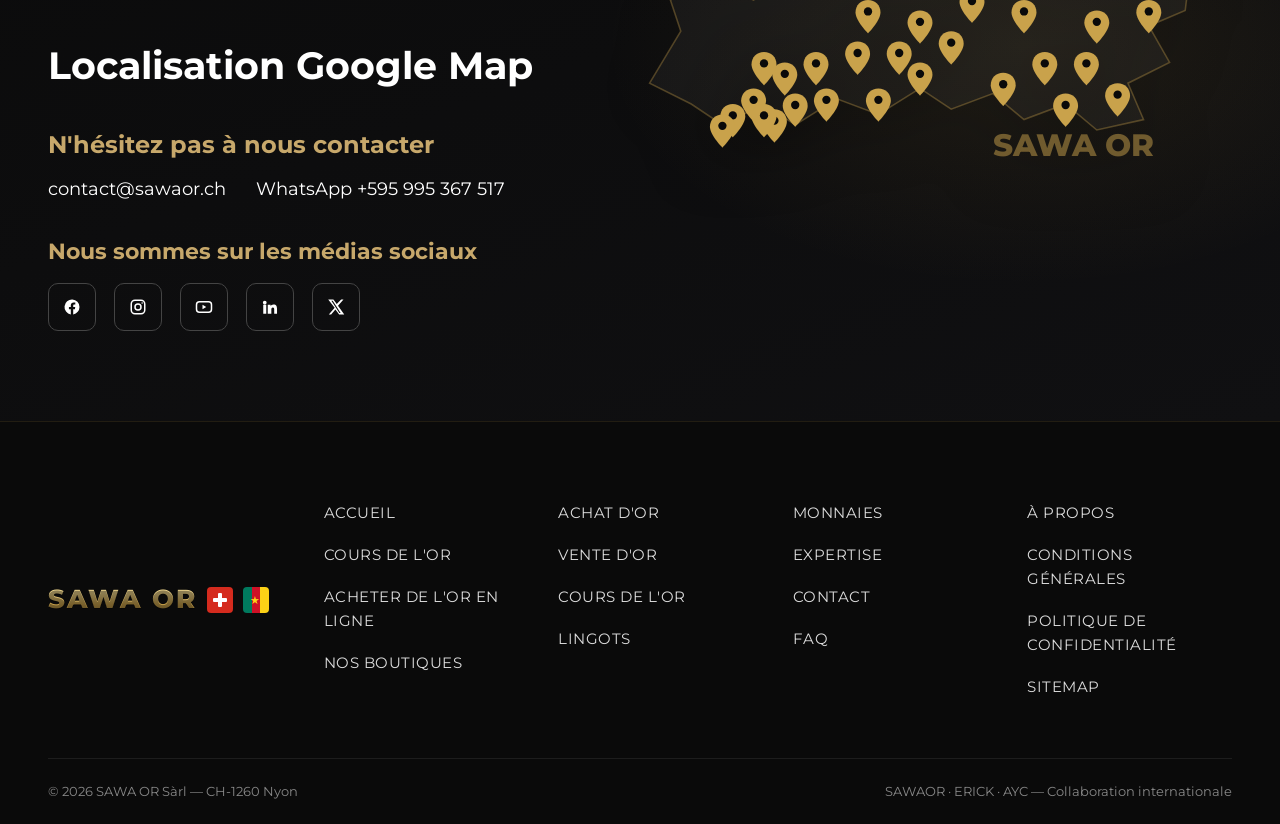
==== commit e0215976: "Gold-only focus (remove jewellery & silver); add SAWAOR-ERICK-AYC international collaboration title " ====
--- a/index.html
+++ b/index.html
@@ -3,8 +3,8 @@
 <head>
 <meta charset="UTF-8">
 <meta name="viewport" content="width=device-width, initial-scale=1">
-<title>SAWA OR — Achat & Vente d'Or · Bijouterie · Suisse</title>
-<meta name="description" content="SAWA OR — N°1 de l'achat et vente d'or, argent et bijouterie en Suisse. Cours du jour, paiement cash, 44 boutiques.">
+<title>SAWAOR-ERICK-AYC — Achat & Vente d'Or · Collaboration internationale</title>
+<meta name="description" content="SAWAOR-ERICK-AYC — Achat et vente d'or en Suisse. Collaboration internationale Suisse–Cameroun. Cours de l'or en direct, paiement cash.">
 <link rel="preconnect" href="https://fonts.googleapis.com">
 <link href="https://fonts.googleapis.com/css2?family=Cormorant+Garamond:ital,wght@0,500;0,600;0,700;1,500&family=Montserrat:wght@300;400;500;600;700&display=swap" rel="stylesheet">
 <link rel="stylesheet" href="css/style.css">
@@ -17,9 +17,9 @@
   <span class="ghost">OR</span>
   <div class="coin3d" aria-hidden="true"><div class="face front">OR</div><div class="face back">★</div></div>
   <div class="container">
-    <div class="kicker" data-i18n="hero.kicker">Maison suisse · Genève</div>
-    <h1 data-i18n="hero.title">Or &amp; Joaillerie</h1>
-    <div class="sub" data-i18n="hero.sub">Achat, vente et expertise de métaux précieux en Suisse.</div>
+    <div class="kicker" data-i18n="hero.kicker">Suisse · Cameroun — Collaboration internationale</div>
+    <h1 data-i18n="hero.title">Or Fin</h1>
+    <div class="sub" data-i18n="hero.sub">Achat, vente et expertise de l'or — un pont entre la Suisse et le Cameroun.</div>
     <div class="cta-row">
       <a class="btn btn-gold" href="cours.html" data-i18n="hero.cta1">Cours du jour</a>
       <a class="btn btn-ghost" href="boutiques.html" data-i18n="hero.cta2">Vendre mon or</a>
@@ -81,21 +81,21 @@
     <div class="cards-3">
       <div class="feature" style="background-image:linear-gradient(180deg,rgba(0,0,0,.15),rgba(0,0,0,.82)),url('img/photos/lingots.jpg')">
         <div class="ico">🥇</div>
-        <h3 data-i18n="cat.gold.t">Or</h3>
-        <p data-i18n="cat.gold.p">Lingots, bijoux, pièces, déchets d'or — au cours du jour.</p>
+        <h3 data-i18n="svc.buy.t">Achat d'or</h3>
+        <p data-i18n="svc.buy.p">Lingots, pièces, bijoux et déchets d'or — au meilleur prix du jour.</p>
         <a class="btn btn-ghost" href="cours.html" data-i18n="cat.sell">Estimer</a>
       </div>
-      <div class="feature" style="background-image:linear-gradient(180deg,rgba(0,0,0,.15),rgba(0,0,0,.82)),url('img/photos/bijou.jpg')">
-        <div class="ico">💍</div>
-        <h3 data-i18n="cat.bijou.t">Bijouterie</h3>
-        <p data-i18n="cat.bijou.p">Bagues, colliers, montres et pièces d'exception, neuves &amp; occasion.</p>
+      <div class="feature" style="background-image:linear-gradient(180deg,rgba(0,0,0,.15),rgba(0,0,0,.82)),url('img/photos/coins.jpg')">
+        <div class="ico">🪙</div>
+        <h3 data-i18n="svc.sell.t">Vente d'or</h3>
+        <p data-i18n="svc.sell.p">Lingots et pièces d'investissement certifiés, livrés en toute sécurité.</p>
         <a class="btn btn-ghost" href="acheter.html" data-i18n="cat.buy">Découvrir</a>
       </div>
-      <div class="feature" style="background-image:linear-gradient(180deg,rgba(0,0,0,.15),rgba(0,0,0,.82)),url('img/photos/coins.jpg')">
-        <div class="ico">⬜</div>
-        <h3 data-i18n="cat.silver.t">Argent &amp; Platine</h3>
-        <p data-i18n="cat.silver.p">Métaux précieux sous toutes leurs formes, expertise gratuite.</p>
-        <a class="btn btn-ghost" href="boutiques.html" data-i18n="cat.sell">Estimer</a>
+      <div class="feature" style="background-image:linear-gradient(180deg,rgba(0,0,0,.15),rgba(0,0,0,.82)),url('img/photos/hero.jpg')">
+        <div class="ico">📈</div>
+        <h3 data-i18n="svc.exp.t">Cours &amp; Expertise</h3>
+        <p data-i18n="svc.exp.p">Cours de l'or en direct et expertise gratuite de votre or.</p>
+        <a class="btn btn-ghost" href="cours.html" data-i18n="cat.sell">Estimer</a>
       </div>
     </div>
   </div>
--- a/css/style.css
+++ b/css/style.css
@@ -67,8 +67,11 @@
   color:#fff;opacity:.85;transition:.2s;
 }
 .topbar .socials a:hover{color:var(--gold);opacity:1;transform:translateY(-1px)}
-.topbar .tel{font-weight:600;letter-spacing:.5px;color:#fff}
+.topbar-contact{display:flex;align-items:center;gap:18px;flex-wrap:wrap;justify-content:center}
+.topbar .tel{font-weight:600;letter-spacing:.5px;color:#fff;display:inline-flex;align-items:center;gap:6px}
 .topbar .tel:hover{color:var(--gold)}
+.topbar .wa-top{color:#34d36b}
+.topbar .wa-top:hover{color:#5be08c}
 .topbar .right{display:flex;align-items:center;gap:22px}
 .topbar .icons{display:flex;align-items:center;gap:16px;color:#fff}
 .topbar .icons a{opacity:.85}.topbar .icons a:hover{opacity:1;color:var(--gold)}
@@ -528,6 +531,8 @@
   .lang button{font-size:13px}
 }
 @media(max-width:520px){
+  .topbar-contact .tel:not(.wa-top){display:none} /* deja solo WhatsApp arriba en móvil */
+  .topbar .wa-top{font-size:13px}
   .logo .name{font-size:24px}
   .products{grid-template-columns:1fr 1fr}
   .boutiques-grid{grid-template-columns:1fr}
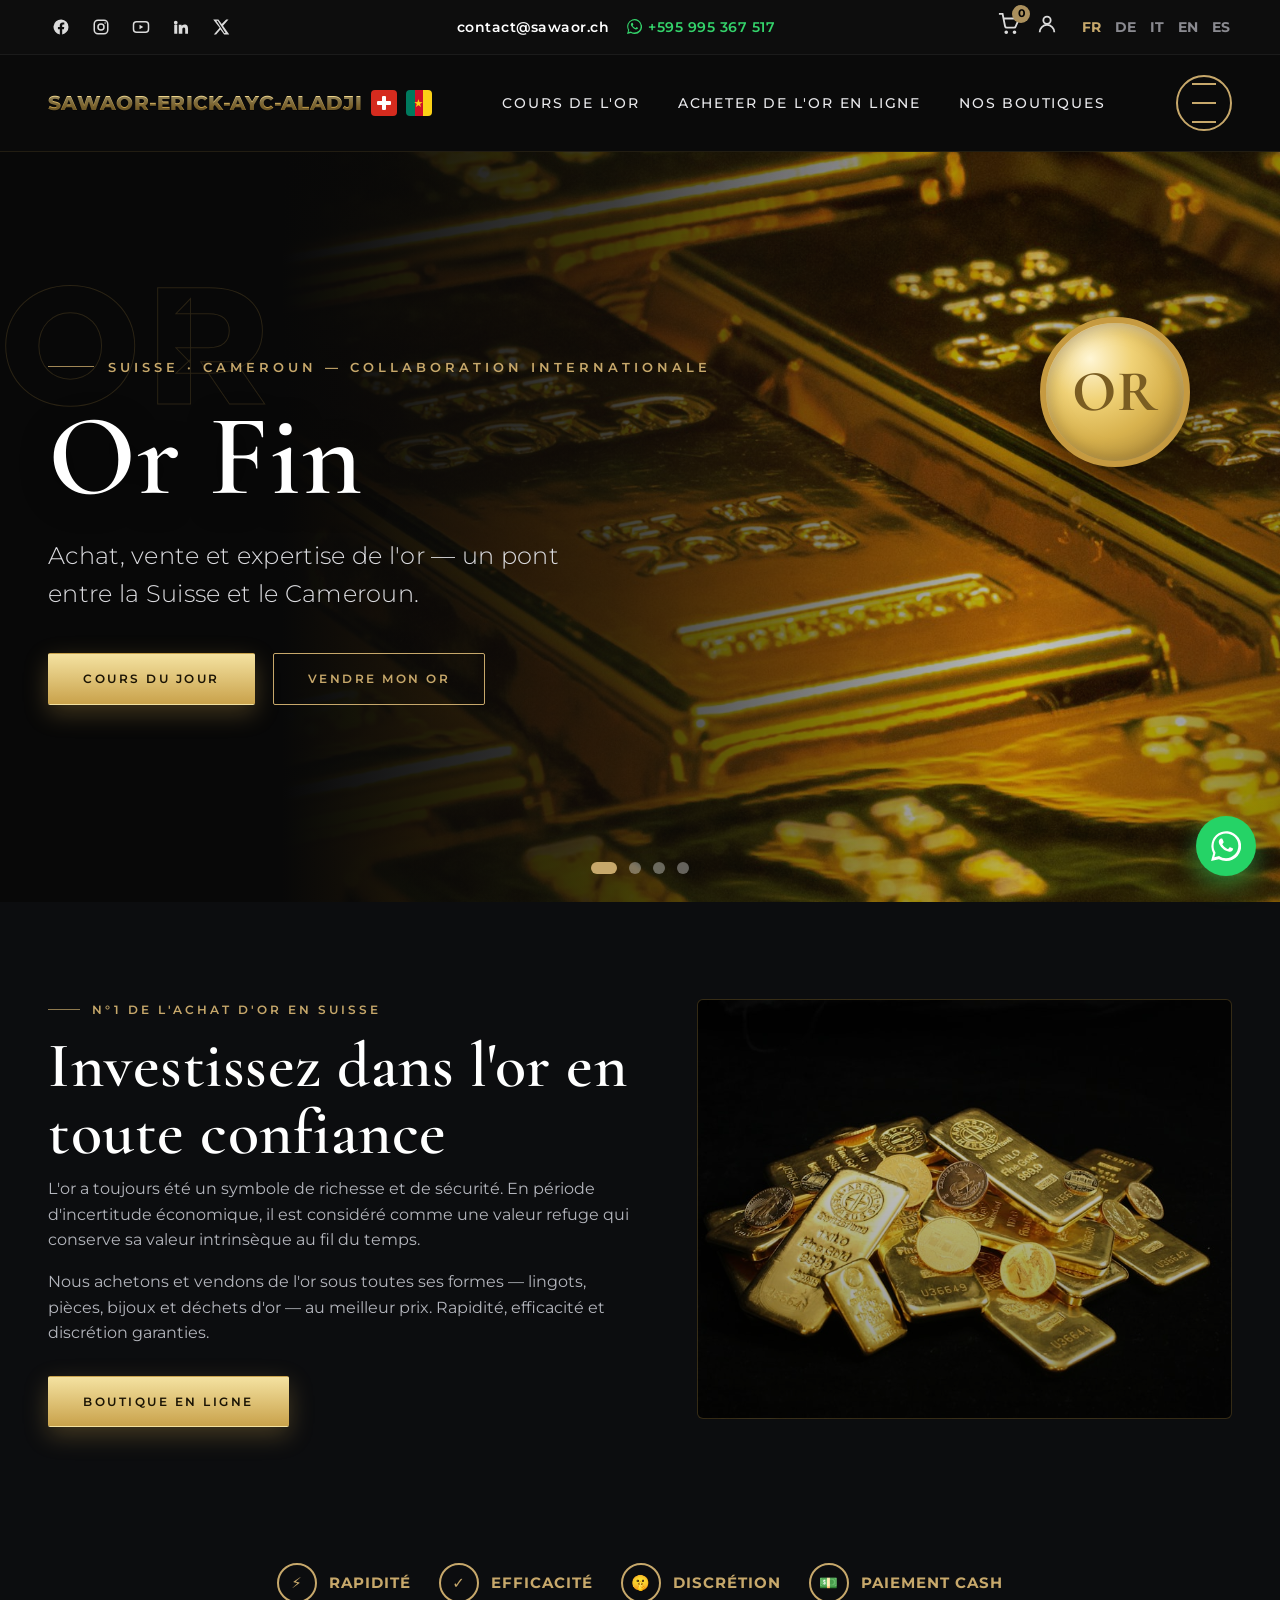
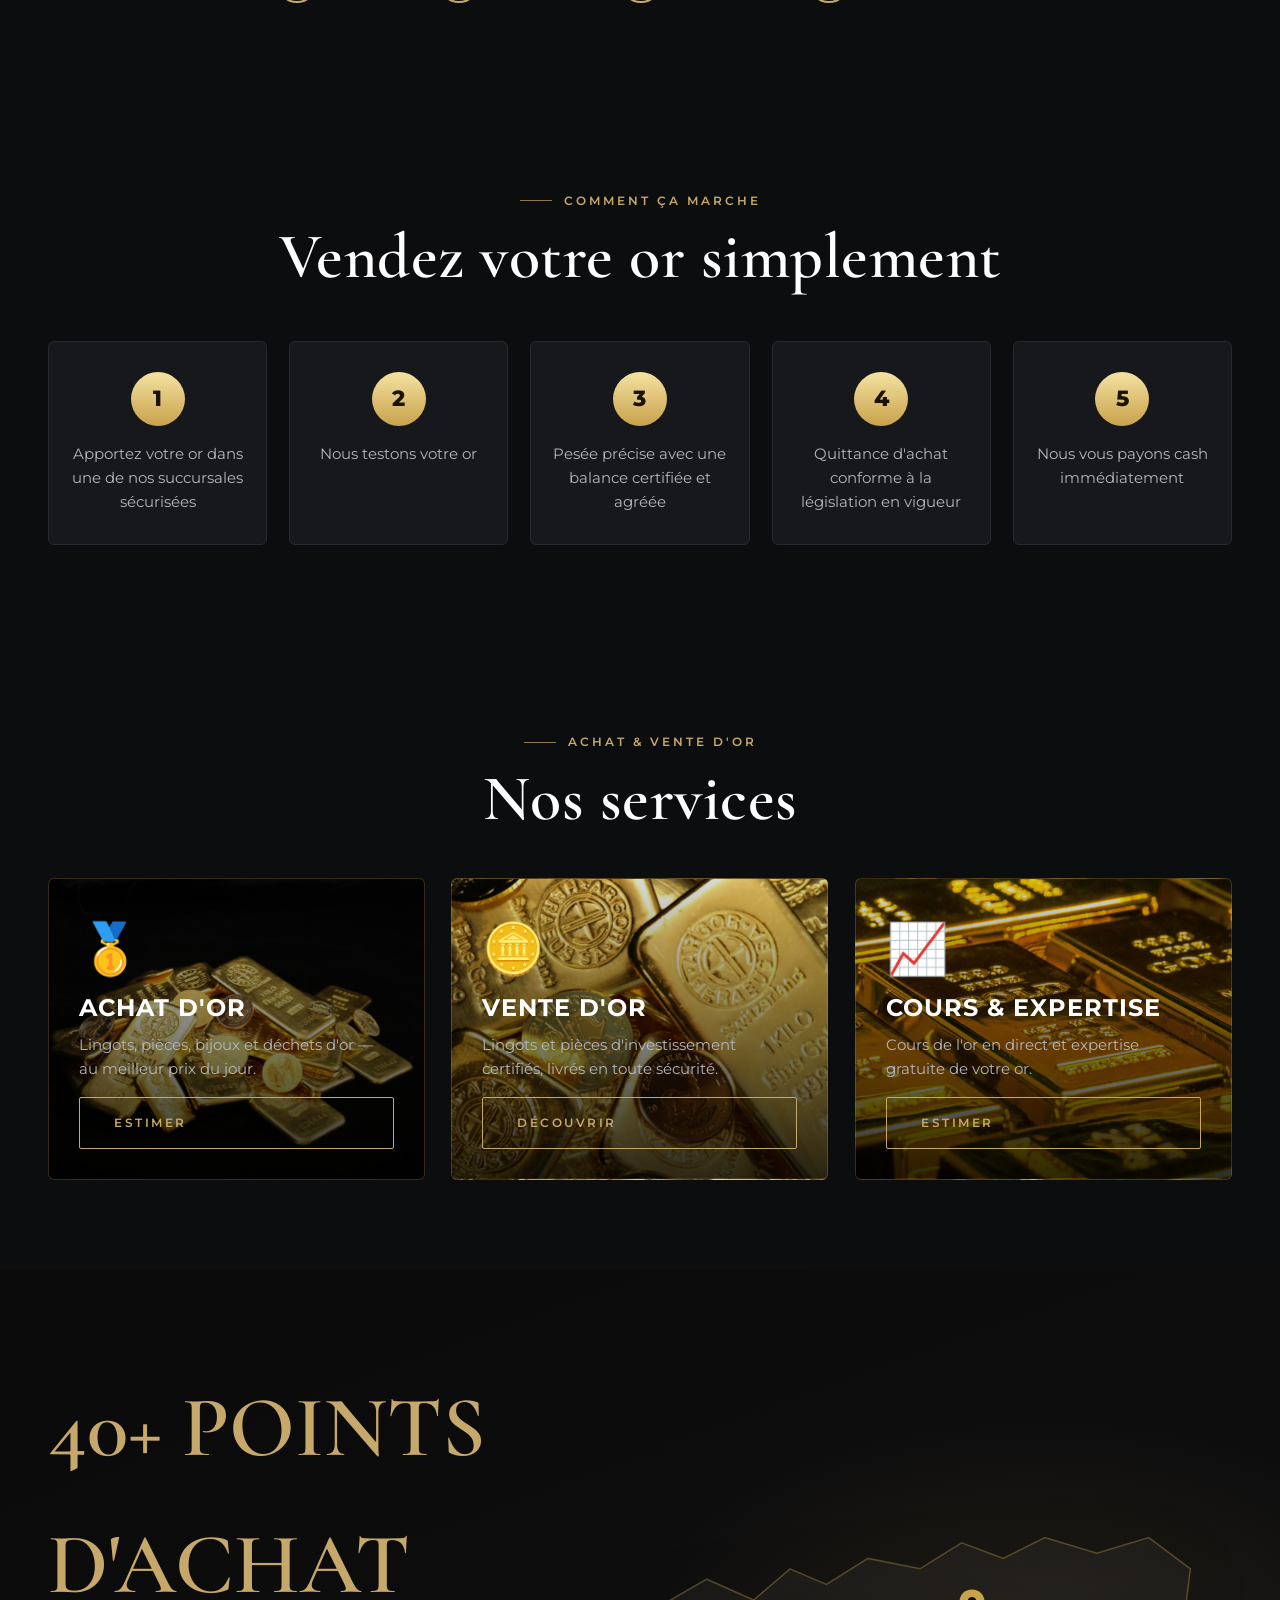
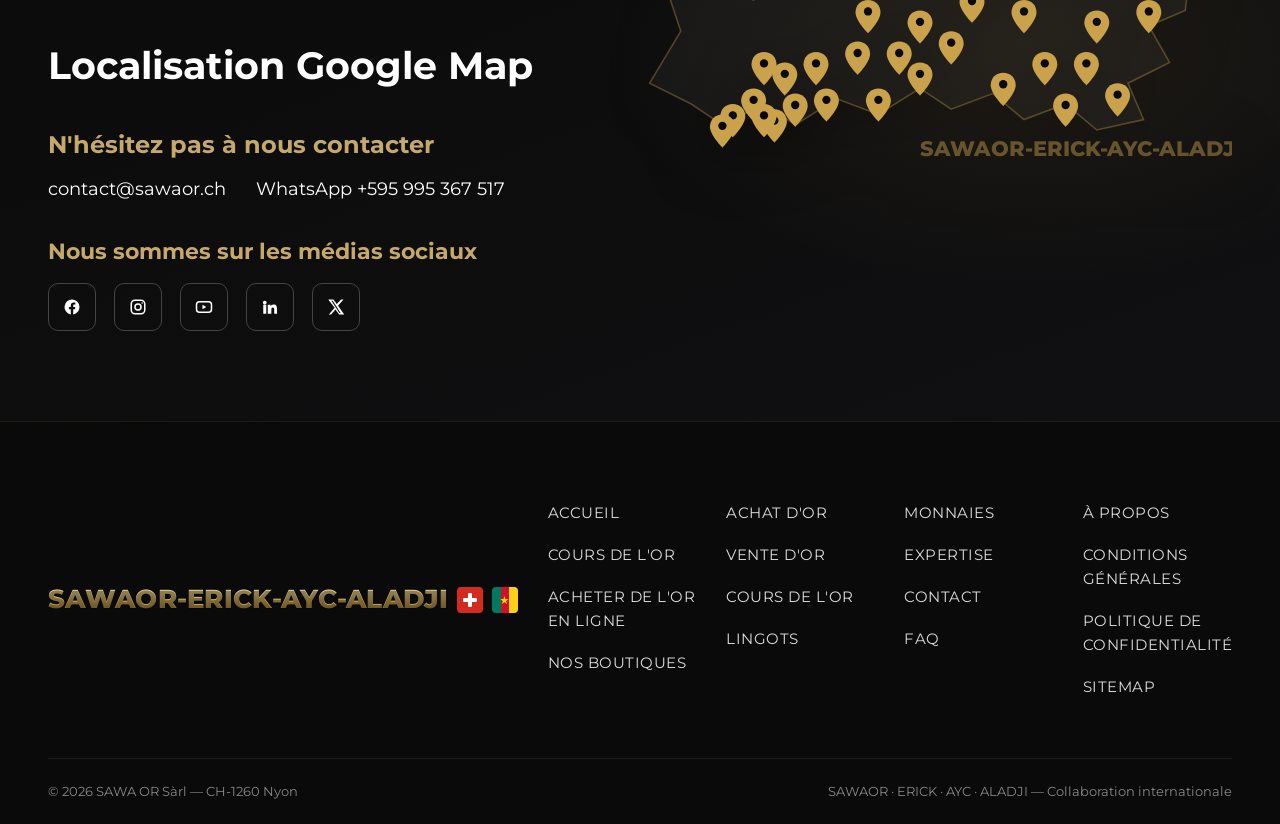
==== commit 04c0747f: "Brand display: SAWAOR-ERICK-AYC-ALADJI in logo, titles and footer Co-Authored-By: Claude Opus 4.8 <n" ====
--- a/index.html
+++ b/index.html
@@ -3,8 +3,8 @@
 <head>
 <meta charset="UTF-8">
 <meta name="viewport" content="width=device-width, initial-scale=1">
-<title>SAWAOR-ERICK-AYC — Achat & Vente d'Or · Collaboration internationale</title>
-<meta name="description" content="SAWAOR-ERICK-AYC — Achat et vente d'or en Suisse. Collaboration internationale Suisse–Cameroun. Cours de l'or en direct, paiement cash.">
+<title>SAWAOR-ERICK-AYC-ALADJI — Achat & Vente d'Or · Collaboration internationale</title>
+<meta name="description" content="SAWAOR-ERICK-AYC-ALADJI — Achat et vente d'or en Suisse. Collaboration internationale Suisse–Cameroun. Cours de l'or en direct, paiement cash.">
 <link rel="preconnect" href="https://fonts.googleapis.com">
 <link href="https://fonts.googleapis.com/css2?family=Cormorant+Garamond:ital,wght@0,500;0,600;0,700;1,500&family=Montserrat:wght@300;400;500;600;700&display=swap" rel="stylesheet">
 <link rel="stylesheet" href="css/style.css">
--- a/css/style.css
+++ b/css/style.css
@@ -100,9 +100,9 @@
   display:flex;align-items:center;justify-content:space-between;
   height:var(--header-h);gap:24px;
 }
-.logo{display:flex;align-items:center;gap:10px;font-weight:800;letter-spacing:2px}
+.logo{display:flex;align-items:center;gap:9px;font-weight:800;letter-spacing:1px;flex:none}
 .logo .name{
-  font-size:30px;
+  font-size:clamp(13px,1.6vw,20px);letter-spacing:.3px;white-space:nowrap;
   background:linear-gradient(180deg,#F7E7A6 0%,#E9CE84 35%,#C9A24B 60%,#7d5f28 100%);
   -webkit-background-clip:text;background-clip:text;-webkit-text-fill-color:transparent;
   text-shadow:0 1px 0 rgba(0,0,0,.4);
@@ -533,7 +533,7 @@
 @media(max-width:520px){
   .topbar-contact .tel:not(.wa-top){display:none} /* deja solo WhatsApp arriba en móvil */
   .topbar .wa-top{font-size:13px}
-  .logo .name{font-size:24px}
+  .logo .name{font-size:13px}
   .products{grid-template-columns:1fr 1fr}
   .boutiques-grid{grid-template-columns:1fr}
   .footer-grid{grid-template-columns:1fr}
